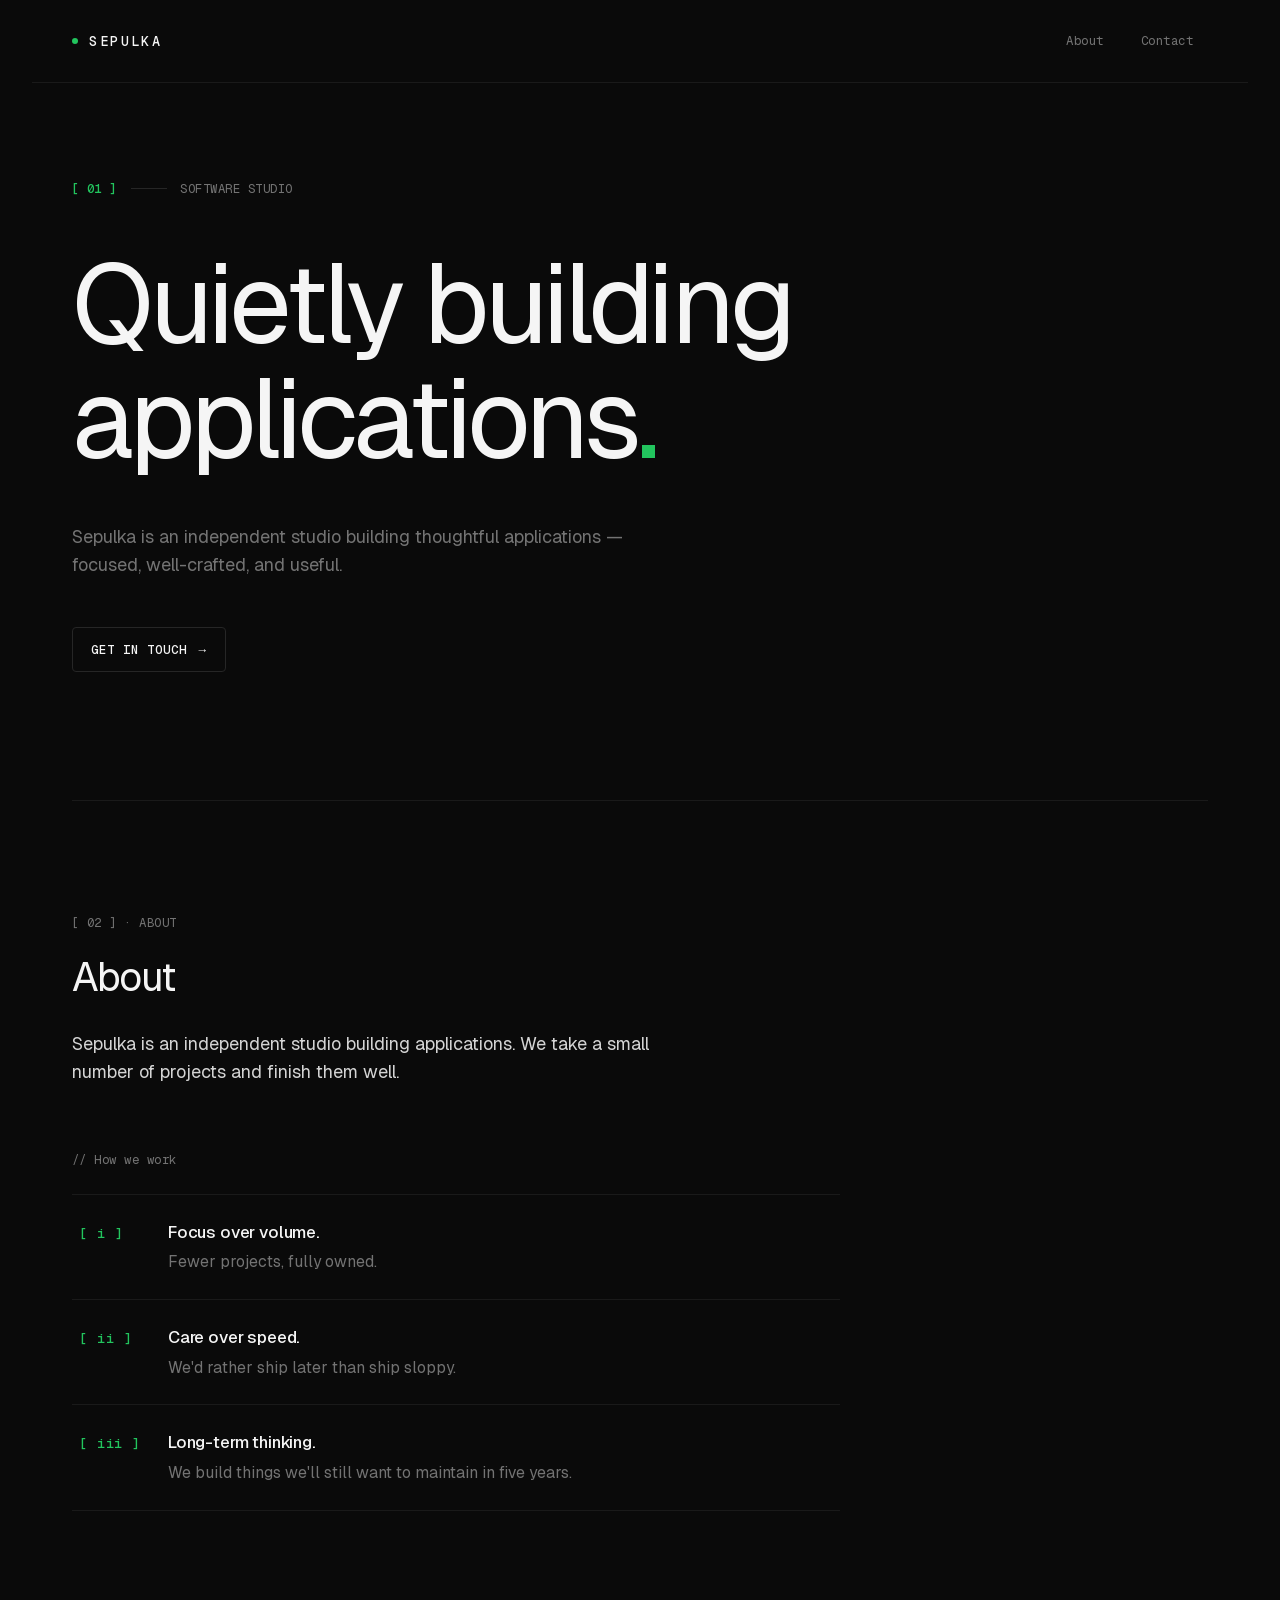
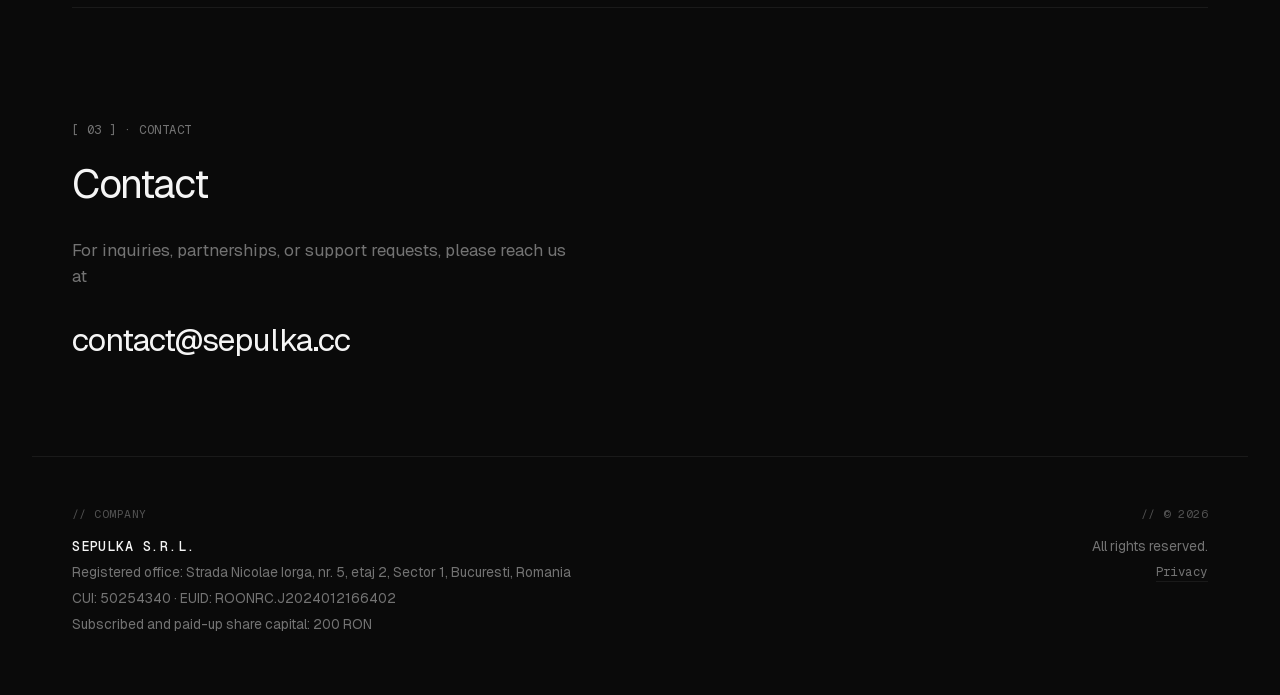
==== index.html @ 9025949e "Initial commit" ====
<!doctype html>
<html lang="en">
  <head>
    <meta charset="utf-8" />
    <meta name="viewport" content="width=device-width, initial-scale=1" />
    <title>Sepulka — Software studio, Bucharest</title>
    <meta
      name="description"
      content="Sepulka is an independent software studio based in Bucharest, Romania. We build applications."
    />
    <meta name="color-scheme" content="dark" />
    <meta name="theme-color" content="#0a0a0a" />
    <link
      rel="icon"
      href="data:image/svg+xml,%3Csvg xmlns='http://www.w3.org/2000/svg' viewBox='0 0 64 64'%3E%3Crect width='64' height='64' fill='%230a0a0a'/%3E%3Ctext x='50%25' y='66%25' text-anchor='middle' font-family='-apple-system, sans-serif' font-size='40' font-weight='500' fill='white' letter-spacing='-2'%3ES%3C/text%3E%3Ccircle cx='52' cy='14' r='4' fill='%2322c55e'/%3E%3C/svg%3E"
    />
    <link rel="preload" href="fonts/geist-latin.woff2" as="font" type="font/woff2" crossorigin />
    <link rel="preload" href="fonts/geist-mono-latin.woff2" as="font" type="font/woff2" crossorigin />
    <link rel="stylesheet" href="styles.css" />
  </head>
  <body>
    <header class="site-header">
      <a href="/" class="brand" aria-label="Sepulka home">
        <span class="brand-status" aria-hidden="true"></span>
        <span class="brand-name">SEPULKA</span>
      </a>
      <nav class="site-nav" aria-label="Primary">
        <a href="#about">About</a>
        <a href="#contact">Contact</a>
      </nav>
    </header>

    <main>
      <section class="hero">
        <p class="eyebrow">
          <span class="tag" aria-hidden="true">[ 01 ]</span>
          <span class="rule" aria-hidden="true"></span>
          <span>Software studio</span>
        </p>
        <h1>
          <span class="hero-line hero-line--1">Quietly building</span>
          <span class="hero-line hero-line--2">applications<span class="punctum" aria-hidden="true">.</span></span>
        </h1>
        <p class="lede">
          Sepulka is an independent studio building thoughtful
          applications — focused, well-crafted, and useful.
        </p>
        <a class="cta" href="#contact">
          <span class="cta-label">Get in touch</span>
          <span class="cta-arrow" aria-hidden="true">→</span>
        </a>
      </section>

      <section id="about" class="about">
        <p class="section-label" aria-hidden="true">[ 02 ] · About</p>
        <h2>About</h2>
        <p class="about-lead">
          Sepulka is an independent studio building applications. We take
          a small number of projects and finish them well.
        </p>

        <p class="subhead" aria-hidden="true">// How we work</p>
        <ol class="principles">
          <li>
            <span class="ord" aria-hidden="true">[ i ]</span>
            <div class="principle-body">
              <strong>Focus over volume.</strong>
              <span>Fewer projects, fully owned.</span>
            </div>
          </li>
          <li>
            <span class="ord" aria-hidden="true">[ ii ]</span>
            <div class="principle-body">
              <strong>Care over speed.</strong>
              <span>We'd rather ship later than ship sloppy.</span>
            </div>
          </li>
          <li>
            <span class="ord" aria-hidden="true">[ iii ]</span>
            <div class="principle-body">
              <strong>Long-term thinking.</strong>
              <span>We build things we'll still want to maintain in five years.</span>
            </div>
          </li>
        </ol>
      </section>

      <section id="contact" class="contact">
        <p class="section-label" aria-hidden="true">[ 03 ] · Contact</p>
        <h2>Contact</h2>
        <p class="contact-intro">
          For inquiries, partnerships, or support requests, please reach us at
        </p>
        <p class="contact-email">
          <a href="mailto:contact@sepulka.cc">contact@sepulka.cc</a>
        </p>
      </section>
    </main>

    <footer class="site-footer">
      <div class="footer-col">
        <p class="footer-label" aria-hidden="true">// company</p>
        <p class="legal-name">SEPULKA S.R.L.</p>
        <p class="legal-meta">Registered office: Strada Nicolae Iorga, nr. 5, etaj 2, Sector 1, Bucuresti, Romania</p>
        <p class="legal-meta">CUI: 50254340 · EUID: ROONRC.J2024012166402</p>
        <p class="legal-meta">Subscribed and paid-up share capital: 200 RON</p>
      </div>
      <div class="footer-col footer-col--right">
        <p class="footer-label" aria-hidden="true">// © <span id="year">2026</span></p>
        <p class="copyright">All rights reserved.</p>
        <p class="footer-links"><a href="privacy.html">Privacy</a></p>
      </div>
    </footer>

    <script>
      document.getElementById('year').textContent = String(new Date().getFullYear());
    </script>
  </body>
</html>
---- styles.css ----
/* ------------------------------------------------------------------ *
 *  Self-hosted typefaces (Geist & Geist Mono, SIL OFL)                *
 *  Variable: weight axis 100..900 supported by browser; subset to     *
 *  300..600 / 400..500 in practice via styles below.                  *
 * ------------------------------------------------------------------ */

@font-face {
  font-family: "Geist";
  font-style: normal;
  font-weight: 100 900;
  font-display: swap;
  src: url("fonts/geist-latin.woff2") format("woff2");
  unicode-range: U+0000-00FF, U+0131, U+0152-0153, U+02BB-02BC, U+02C6,
    U+02DA, U+02DC, U+0304, U+0308, U+0329, U+2000-206F, U+20AC, U+2122,
    U+2191, U+2193, U+2212, U+2215, U+FEFF, U+FFFD;
}

@font-face {
  font-family: "Geist";
  font-style: normal;
  font-weight: 100 900;
  font-display: swap;
  src: url("fonts/geist-latin-ext.woff2") format("woff2");
  unicode-range: U+0100-02BA, U+02BD-02C5, U+02C7-02CC, U+02CE-02D7,
    U+02DD-02FF, U+0304, U+0308, U+0329, U+1D00-1DBF, U+1E00-1E9F,
    U+1EF2-1EFF, U+2020, U+20A0-20AB, U+20AD-20C0, U+2113, U+2C60-2C7F,
    U+A720-A7FF;
}

@font-face {
  font-family: "Geist Mono";
  font-style: normal;
  font-weight: 100 900;
  font-display: swap;
  src: url("fonts/geist-mono-latin.woff2") format("woff2");
  unicode-range: U+0000-00FF, U+0131, U+0152-0153, U+02BB-02BC, U+02C6,
    U+02DA, U+02DC, U+0304, U+0308, U+0329, U+2000-206F, U+20AC, U+2122,
    U+2191, U+2193, U+2212, U+2215, U+FEFF, U+FFFD;
}

@font-face {
  font-family: "Geist Mono";
  font-style: normal;
  font-weight: 100 900;
  font-display: swap;
  src: url("fonts/geist-mono-latin-ext.woff2") format("woff2");
  unicode-range: U+0100-02BA, U+02BD-02C5, U+02C7-02CC, U+02CE-02D7,
    U+02DD-02FF, U+0304, U+0308, U+0329, U+1D00-1DBF, U+1E00-1E9F,
    U+1EF2-1EFF, U+2020, U+20A0-20AB, U+20AD-20C0, U+2113, U+2C60-2C7F,
    U+A720-A7FF;
}

:root {
  --bg: #0a0a0a;
  --bg-soft: #111111;
  --fg: #f5f5f5;
  --fg-soft: #d4d4d4;
  --muted: #737373;
  --muted-2: #525252;
  --rule: #1a1a1a;
  --rule-strong: #262626;
  --accent: #22c55e;
  --accent-soft: rgba(34, 197, 94, 0.15);
  --max-w: 76rem;
  --pad-x: clamp(1.25rem, 4.5vw, 2.5rem);
  --ff-sans: "Geist", "Helvetica Neue", Arial, sans-serif;
  --ff-mono: "Geist Mono", "JetBrains Mono", "SF Mono", Menlo, Consolas, monospace;
  --ease: cubic-bezier(0.2, 0.7, 0.2, 1);
}

* {
  box-sizing: border-box;
}

html {
  -webkit-text-size-adjust: 100%;
  background: var(--bg);
}

body {
  margin: 0;
  font-family: var(--ff-sans);
  font-weight: 400;
  font-size: 16px;
  line-height: 1.55;
  color: var(--fg-soft);
  background: var(--bg);
  font-feature-settings: "kern" 1, "ss01" 1, "cv01" 1, "cv11" 1;
  -webkit-font-smoothing: antialiased;
  text-rendering: optimizeLegibility;
}

::selection {
  background: var(--accent);
  color: var(--bg);
}

a {
  color: var(--fg);
  text-decoration: none;
}

/* ------------------------------------------------------------------ *
 *  Layout shell                                                       *
 * ------------------------------------------------------------------ */

.site-header,
main,
.site-footer {
  max-width: var(--max-w);
  margin: 0 auto;
  padding-left: var(--pad-x);
  padding-right: var(--pad-x);
  position: relative;
}

/* ------------------------------------------------------------------ *
 *  Header                                                             *
 * ------------------------------------------------------------------ */

.site-header {
  display: flex;
  align-items: center;
  justify-content: space-between;
  padding-top: 1.5rem;
  padding-bottom: 1.5rem;
  border-bottom: 1px solid var(--rule);
}

.brand {
  display: inline-flex;
  align-items: center;
  gap: 0.7rem;
  color: var(--fg);
  font-family: var(--ff-mono);
  text-decoration: none;
}

.brand-status {
  display: inline-block;
  width: 6px;
  height: 6px;
  border-radius: 50%;
  background: var(--accent);
  box-shadow: 0 0 0 0 rgba(34, 197, 94, 0.6);
  animation: pulse 2.4s var(--ease) infinite;
  flex-shrink: 0;
}

.brand-name {
  font-size: 0.85rem;
  font-weight: 500;
  letter-spacing: 0.18em;
  color: var(--fg);
}

.site-nav {
  display: flex;
  gap: 0.5rem;
  font-family: var(--ff-mono);
  font-size: 0.78rem;
  letter-spacing: 0.04em;
}

.site-nav a {
  color: var(--muted);
  padding: 0.4rem 0.85rem;
  border: 1px solid transparent;
  border-radius: 4px;
  transition:
    color 240ms var(--ease),
    border-color 240ms var(--ease),
    background 240ms var(--ease);
}

.site-nav a:hover,
.site-nav a:focus-visible {
  color: var(--fg);
  border-color: var(--rule-strong);
  background: var(--bg-soft);
  text-decoration: none;
  outline: none;
}

/* ------------------------------------------------------------------ *
 *  Sections                                                           *
 * ------------------------------------------------------------------ */

main {
  padding-top: 0;
}

section {
  position: relative;
  padding: 7rem 0 6rem;
  border-bottom: 1px solid var(--rule);
}

section:last-of-type {
  border-bottom: none;
}

@media (max-width: 720px) {
  section {
    padding: 4rem 0 3.5rem;
  }
}

.section-label {
  margin: 0 0 1.5rem;
  font-family: var(--ff-mono);
  font-size: 0.78rem;
  color: var(--muted);
  letter-spacing: 0.04em;
  text-transform: uppercase;
}

/* Hero eyebrow with rule */
.eyebrow {
  margin: 0 0 3rem;
  font-family: var(--ff-mono);
  font-size: 0.78rem;
  color: var(--muted);
  letter-spacing: 0.04em;
  text-transform: uppercase;
  display: flex;
  align-items: center;
  gap: 0.85rem;
  flex-wrap: nowrap;
}

.eyebrow .tag {
  color: var(--accent);
  font-weight: 500;
  flex-shrink: 0;
}

.eyebrow .rule {
  display: inline-block;
  flex: 0 0 2.25rem;
  height: 1px;
  background: var(--rule-strong);
  transform-origin: left center;
}

.eyebrow > span:last-child {
  white-space: nowrap;
  overflow: hidden;
  text-overflow: ellipsis;
  min-width: 0;
}

@media (max-width: 480px) {
  .eyebrow .rule {
    flex-basis: 1.25rem;
  }
}

/* ------------------------------------------------------------------ *
 *  Hero                                                               *
 * ------------------------------------------------------------------ */

.hero {
  padding-top: 6rem;
  padding-bottom: 8rem;
}

.hero h1 {
  margin: 0 0 3rem;
  font-family: var(--ff-sans);
  font-weight: 400;
  font-size: clamp(2.75rem, 9vw, 7rem);
  line-height: 1.02;
  letter-spacing: -0.045em;
  color: var(--fg);
  max-width: 14ch;
}

.hero-line {
  display: block;
}

.punctum {
  color: var(--accent);
  display: inline-block;
}

.lede {
  max-width: 36rem;
  margin: 0 0 3rem;
  font-size: 1.125rem;
  line-height: 1.55;
  color: var(--muted);
  font-weight: 400;
}

/* CTA */
.cta {
  display: inline-flex;
  align-items: center;
  gap: 0.75rem;
  padding: 0.75rem 1.1rem;
  font-family: var(--ff-mono);
  font-size: 0.78rem;
  letter-spacing: 0.08em;
  text-transform: uppercase;
  color: var(--fg);
  background: transparent;
  border: 1px solid var(--rule-strong);
  border-radius: 4px;
  text-decoration: none;
  font-weight: 500;
  transition:
    border-color 280ms var(--ease),
    background 280ms var(--ease),
    color 280ms var(--ease);
}

.cta:hover,
.cta:focus-visible {
  border-color: var(--accent);
  color: var(--accent);
  background: var(--accent-soft);
  outline: none;
}

.cta-arrow {
  font-size: 1em;
  transition: transform 280ms var(--ease);
  display: inline-block;
}

.cta:hover .cta-arrow {
  transform: translateX(0.25rem);
}

/* ------------------------------------------------------------------ *
 *  About                                                              *
 * ------------------------------------------------------------------ */

h2 {
  margin: 0 0 2rem;
  font-family: var(--ff-sans);
  font-size: clamp(1.75rem, 3.5vw, 2.5rem);
  line-height: 1.05;
  letter-spacing: -0.035em;
  font-weight: 400;
  color: var(--fg);
}

.about-lead {
  max-width: 38rem;
  font-size: 1.125rem;
  line-height: 1.55;
  margin: 0;
  color: var(--fg-soft);
}

.subhead {
  margin: 4rem 0 1.5rem;
  font-family: var(--ff-mono);
  font-size: 0.78rem;
  color: var(--muted);
  letter-spacing: 0.04em;
}

/* Principles */
.principles {
  list-style: none;
  margin: 0;
  padding: 0;
  max-width: 48rem;
  display: grid;
  border-top: 1px solid var(--rule);
}

.principles li {
  display: grid;
  grid-template-columns: 4.5rem 1fr;
  align-items: baseline;
  gap: 1rem;
  padding: 1.5rem 0.5rem;
  border-bottom: 1px solid var(--rule);
  transition:
    background 320ms var(--ease),
    padding 320ms var(--ease);
}

.principles li:hover {
  background: var(--bg-soft);
  padding-left: 1rem;
  padding-right: 1rem;
}

.ord {
  font-family: var(--ff-mono);
  color: var(--accent);
  font-size: 0.82rem;
  font-weight: 500;
  letter-spacing: 0.04em;
  text-align: left;
}

.principle-body strong {
  display: block;
  font-family: var(--ff-sans);
  font-weight: 500;
  font-size: 1.05rem;
  margin-bottom: 0.35rem;
  color: var(--fg);
  letter-spacing: -0.01em;
}

.principle-body span {
  color: var(--muted);
  font-size: 0.98rem;
}

@media (max-width: 480px) {
  .principles li {
    grid-template-columns: 3rem 1fr;
    gap: 0.75rem;
  }
}

/* ------------------------------------------------------------------ *
 *  Contact                                                            *
 * ------------------------------------------------------------------ */

.contact-intro {
  max-width: 32rem;
  color: var(--muted);
  margin: 0 0 2rem;
  font-size: 1.05rem;
}

.contact-email {
  margin: 0;
  font-size: clamp(1.25rem, 3.5vw, 2rem);
  line-height: 1.2;
  letter-spacing: -0.03em;
  font-weight: 400;
  font-family: var(--ff-sans);
}

.contact-email a {
  color: var(--fg);
  text-decoration: none;
  background-image: linear-gradient(var(--accent), var(--accent));
  background-repeat: no-repeat;
  background-size: 0% 1px;
  background-position: 0 100%;
  padding-bottom: 0.15em;
  transition:
    background-size 480ms var(--ease),
    color 320ms var(--ease);
  word-break: break-word;
}

.contact-email a:hover,
.contact-email a:focus-visible {
  color: var(--accent);
  background-size: 100% 1px;
  outline: none;
}

/* ------------------------------------------------------------------ *
 *  Footer                                                             *
 * ------------------------------------------------------------------ */

.site-footer {
  padding-top: 3rem;
  padding-bottom: 3.5rem;
  border-top: 1px solid var(--rule);
  margin-top: 0;
  color: var(--muted);
  font-size: 0.85rem;
  display: grid;
  grid-template-columns: 1fr auto;
  align-items: start;
  gap: 2rem;
}

@media (max-width: 640px) {
  .site-footer {
    grid-template-columns: 1fr;
  }
}

.footer-col p {
  margin: 0 0 0.3rem;
}

.footer-label {
  font-family: var(--ff-mono);
  font-size: 0.72rem;
  color: var(--muted-2);
  letter-spacing: 0.04em;
  text-transform: uppercase;
  margin-bottom: 0.85rem !important;
}

.legal-name {
  color: var(--fg);
  font-family: var(--ff-mono);
  font-weight: 500;
  font-size: 0.85rem;
  letter-spacing: 0.06em;
}

.legal-meta:empty {
  display: none;
}

.footer-col--right {
  text-align: right;
}

@media (max-width: 640px) {
  .footer-col--right {
    text-align: left;
  }
}

.copyright {
  margin: 0;
  color: var(--muted);
}

/* ------------------------------------------------------------------ *
 *  Prose pages (privacy)                                              *
 * ------------------------------------------------------------------ */

main.prose {
  max-width: 42rem;
  padding-top: 5rem;
  padding-bottom: 6rem;
}

@media (max-width: 720px) {
  main.prose {
    padding-top: 3rem;
    padding-bottom: 4rem;
  }
}

.prose h1 {
  font-family: var(--ff-sans);
  font-size: clamp(2rem, 4.2vw, 2.75rem);
  font-weight: 400;
  letter-spacing: -0.035em;
  line-height: 1.05;
  margin: 0 0 0.85rem;
  color: var(--fg);
}

.prose-meta {
  font-family: var(--ff-mono);
  font-size: 0.78rem;
  color: var(--muted);
  letter-spacing: 0.04em;
  margin: 0 0 3rem;
  text-transform: uppercase;
}

.prose h2 {
  font-family: var(--ff-sans);
  font-size: 1.1rem;
  font-weight: 500;
  letter-spacing: -0.005em;
  margin: 2.5rem 0 0.85rem;
  color: var(--fg);
  line-height: 1.3;
}

.prose p {
  margin: 0 0 1.1rem;
  color: var(--fg-soft);
  font-size: 1rem;
  line-height: 1.65;
}

.prose a {
  color: var(--fg);
  border-bottom: 1px solid var(--rule-strong);
  padding-bottom: 0.05em;
  text-decoration: none;
  transition:
    color 240ms var(--ease),
    border-color 240ms var(--ease);
}

.prose a:hover,
.prose a:focus-visible {
  color: var(--accent);
  border-color: var(--accent);
  outline: none;
}

.prose ul {
  list-style: none;
  padding: 0;
  margin: 0 0 1.5rem;
}

.prose ul li {
  padding-left: 1.25rem;
  position: relative;
  color: var(--fg-soft);
  margin: 0 0 0.45rem;
  font-size: 1rem;
  line-height: 1.55;
}

.prose ul li::before {
  content: "·";
  position: absolute;
  left: 0.35rem;
  color: var(--accent);
  font-weight: 500;
}

.prose strong {
  color: var(--fg);
  font-weight: 500;
}

.prose em {
  font-style: italic;
  color: var(--fg-soft);
}

.footer-links {
  margin-top: 0.85rem;
  font-family: var(--ff-mono);
  font-size: 0.78rem;
  letter-spacing: 0.04em;
}

.footer-links a {
  color: var(--muted);
  border-bottom: 1px solid var(--rule);
  padding-bottom: 0.1em;
  text-decoration: none;
  transition:
    color 240ms var(--ease),
    border-color 240ms var(--ease);
}

.footer-links a:hover,
.footer-links a:focus-visible {
  color: var(--fg);
  border-color: var(--rule-strong);
  outline: none;
}

/* ------------------------------------------------------------------ *
 *  Motion                                                             *
 * ------------------------------------------------------------------ */

@keyframes pulse {
  0% {
    box-shadow: 0 0 0 0 rgba(34, 197, 94, 0.55);
  }
  70% {
    box-shadow: 0 0 0 8px rgba(34, 197, 94, 0);
  }
  100% {
    box-shadow: 0 0 0 0 rgba(34, 197, 94, 0);
  }
}

@keyframes rise {
  from {
    opacity: 0;
    transform: translateY(0.6rem);
  }
  to {
    opacity: 1;
    transform: translateY(0);
  }
}

@keyframes drawline {
  from {
    transform: scaleX(0);
  }
  to {
    transform: scaleX(1);
  }
}

.eyebrow,
.hero-line,
.lede,
.cta {
  opacity: 0;
  animation: rise 720ms var(--ease) forwards;
  will-change: opacity, transform;
}

.eyebrow {
  animation-delay: 80ms;
}
.hero-line--1 {
  animation-delay: 220ms;
}
.hero-line--2 {
  animation-delay: 340ms;
}
.lede {
  animation-delay: 560ms;
}
.cta {
  animation-delay: 720ms;
}

.eyebrow .rule {
  animation: drawline 640ms cubic-bezier(0.6, 0.05, 0.2, 1) 200ms backwards;
}

@media (prefers-reduced-motion: reduce) {
  .eyebrow,
  .hero-line,
  .lede,
  .cta,
  .eyebrow .rule,
  .brand-status {
    opacity: 1;
    animation: none;
    transform: none;
  }
  .principles li {
    transition: none;
  }
  .cta-arrow {
    transition: none;
  }
}

/* ------------------------------------------------------------------ *
 *  Focus                                                              *
 * ------------------------------------------------------------------ */

:focus-visible {
  outline: 2px solid var(--accent);
  outline-offset: 4px;
  border-radius: 2px;
}
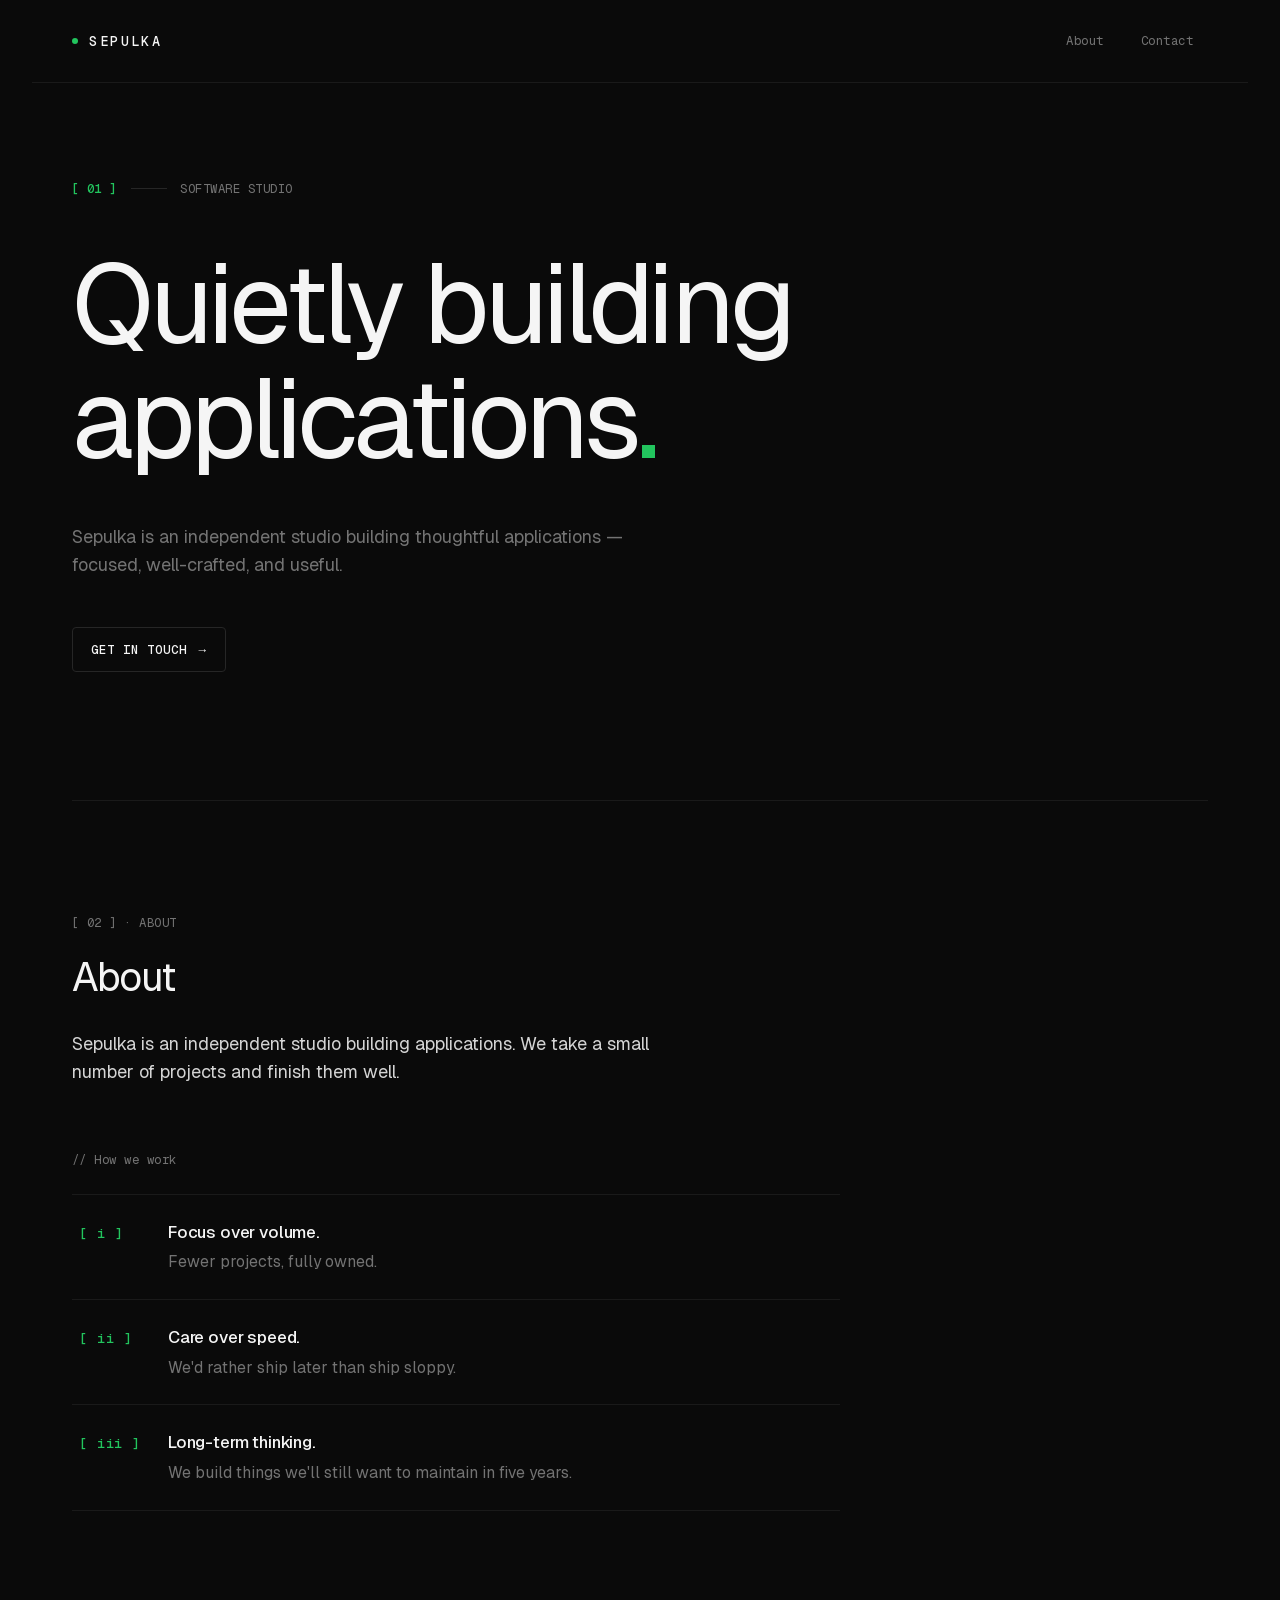
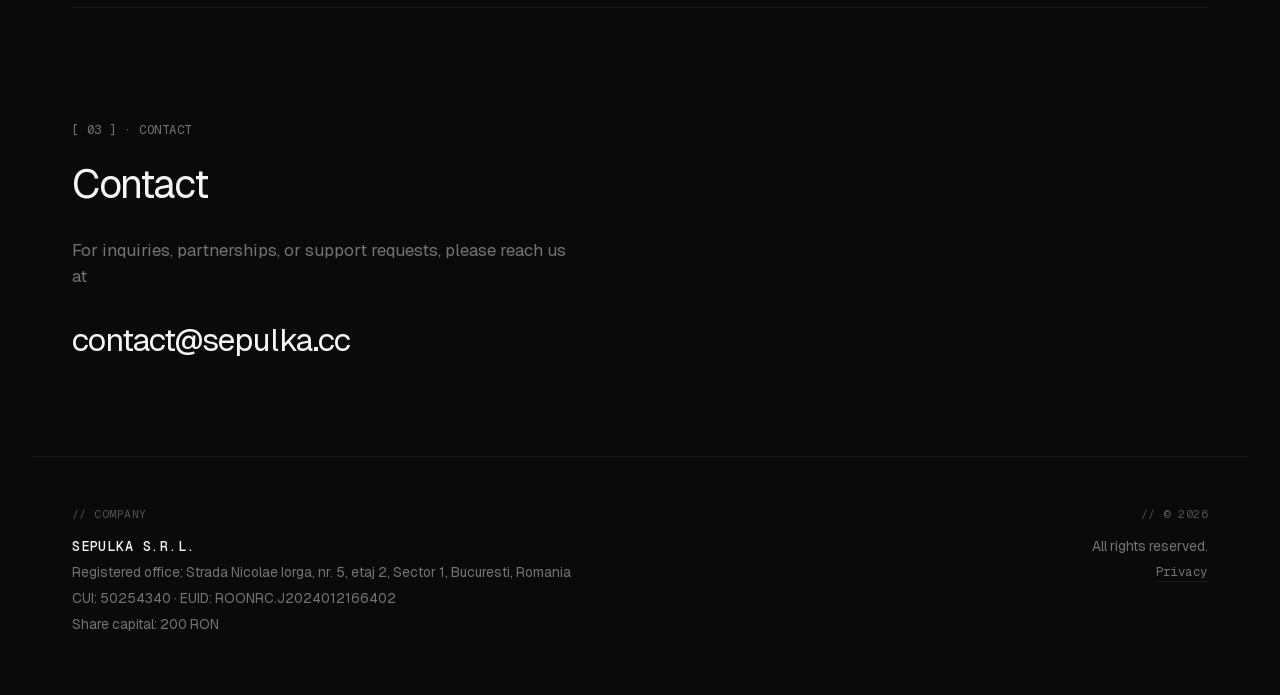
==== commit 20303488: "Trim title, description, and share-capital label" ====
--- a/index.html
+++ b/index.html
@@ -3,10 +3,10 @@
   <head>
     <meta charset="utf-8" />
     <meta name="viewport" content="width=device-width, initial-scale=1" />
-    <title>Sepulka — Software studio, Bucharest</title>
+    <title>Sepulka — Software studio</title>
     <meta
       name="description"
-      content="Sepulka is an independent software studio based in Bucharest, Romania. We build applications."
+      content="Sepulka is an independent software studio. We build applications."
     />
     <meta name="color-scheme" content="dark" />
     <meta name="theme-color" content="#0a0a0a" />
@@ -103,7 +103,7 @@
         <p class="legal-name">SEPULKA S.R.L.</p>
         <p class="legal-meta">Registered office: Strada Nicolae Iorga, nr. 5, etaj 2, Sector 1, Bucuresti, Romania</p>
         <p class="legal-meta">CUI: 50254340 · EUID: ROONRC.J2024012166402</p>
-        <p class="legal-meta">Subscribed and paid-up share capital: 200 RON</p>
+        <p class="legal-meta">Share capital: 200 RON</p>
       </div>
       <div class="footer-col footer-col--right">
         <p class="footer-label" aria-hidden="true">// © <span id="year">2026</span></p>
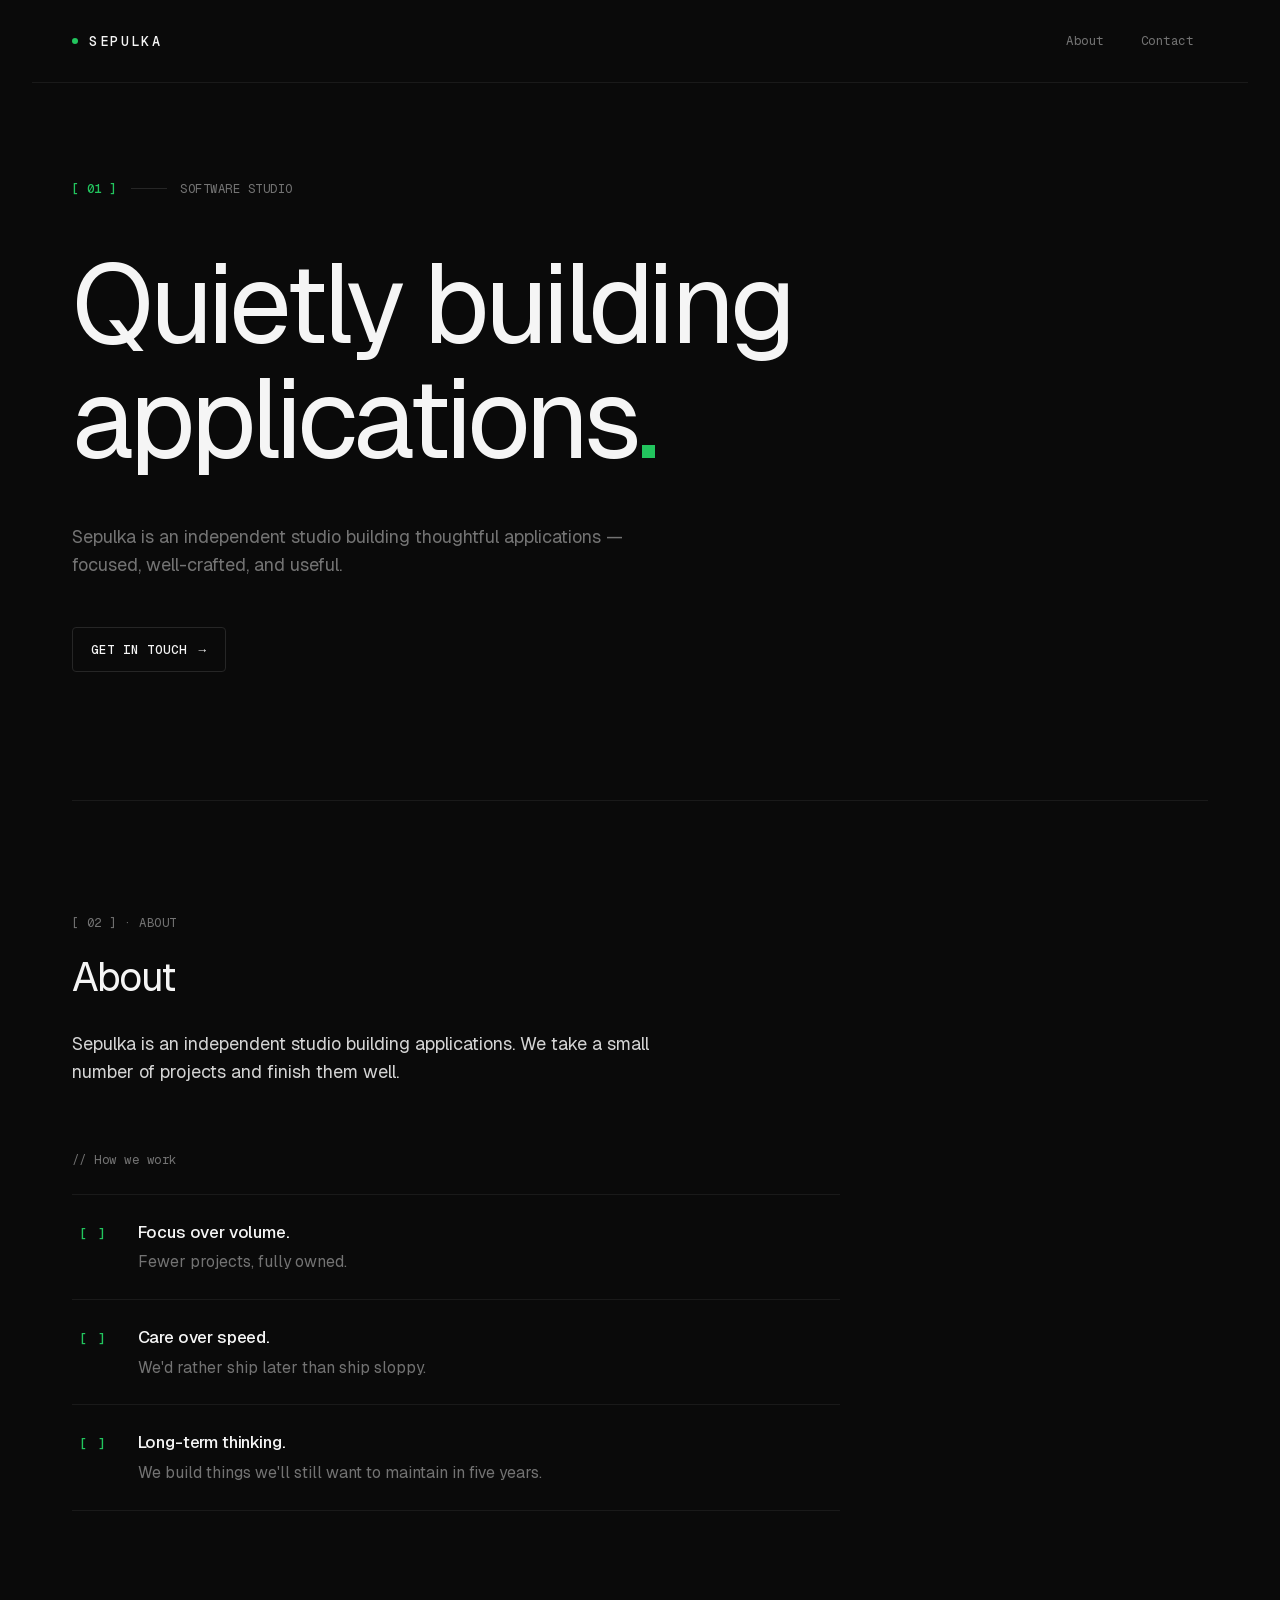
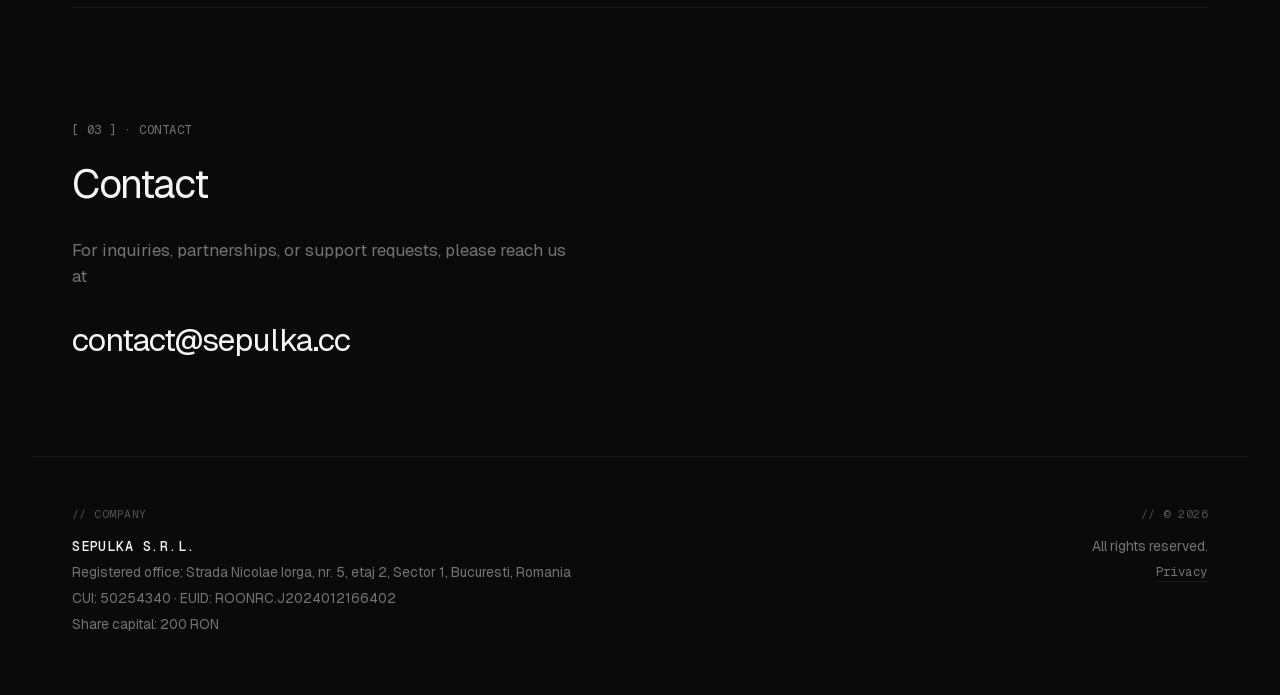
==== commit 30ce5ae1: "Use uniform marker for principle list items" ====
--- a/index.html
+++ b/index.html
@@ -62,21 +62,21 @@
         <p class="subhead" aria-hidden="true">// How we work</p>
         <ol class="principles">
           <li>
-            <span class="ord" aria-hidden="true">[ i ]</span>
+            <span class="ord" aria-hidden="true">[ ]</span>
             <div class="principle-body">
               <strong>Focus over volume.</strong>
               <span>Fewer projects, fully owned.</span>
             </div>
           </li>
           <li>
-            <span class="ord" aria-hidden="true">[ ii ]</span>
+            <span class="ord" aria-hidden="true">[ ]</span>
             <div class="principle-body">
               <strong>Care over speed.</strong>
               <span>We'd rather ship later than ship sloppy.</span>
             </div>
           </li>
           <li>
-            <span class="ord" aria-hidden="true">[ iii ]</span>
+            <span class="ord" aria-hidden="true">[ ]</span>
             <div class="principle-body">
               <strong>Long-term thinking.</strong>
               <span>We build things we'll still want to maintain in five years.</span>
--- a/styles.css
+++ b/styles.css
@@ -376,9 +376,9 @@
 
 .principles li {
   display: grid;
-  grid-template-columns: 4.5rem 1fr;
+  grid-template-columns: auto 1fr;
   align-items: baseline;
-  gap: 1rem;
+  gap: 2rem;
   padding: 1.5rem 0.5rem;
   border-bottom: 1px solid var(--rule);
   transition:
@@ -399,6 +399,7 @@
   font-weight: 500;
   letter-spacing: 0.04em;
   text-align: left;
+  white-space: nowrap;
 }
 
 .principle-body strong {
@@ -418,8 +419,7 @@
 
 @media (max-width: 480px) {
   .principles li {
-    grid-template-columns: 3rem 1fr;
-    gap: 0.75rem;
+    gap: 1.25rem;
   }
 }
 
